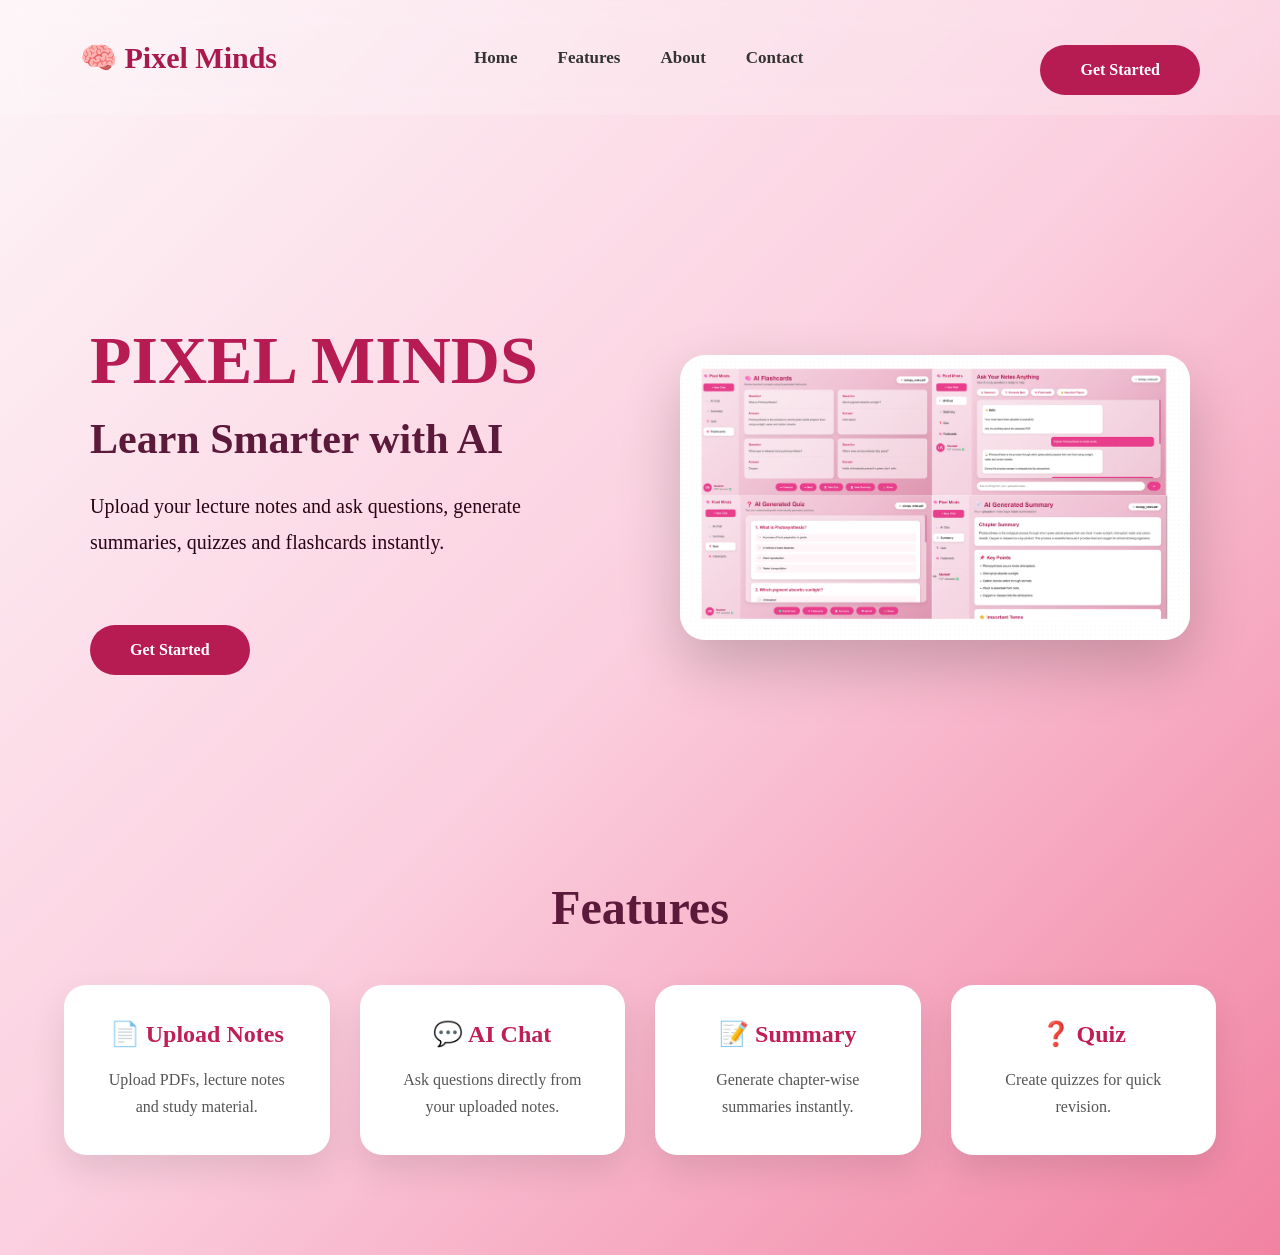
==== frontend/index.html @ 2cf25964 "Added frontend for Pixel Minds" ====
<!DOCTYPE html>
<html lang="en">
<head>
    <meta charset="UTF-8">
    <meta name="viewport" content="width=device-width, initial-scale=1.0">
    <title>StudyMate AI</title>
    <link rel="stylesheet" href="style.css">
</head>

<body>

<nav>

    <div class="logo">
        🧠 Pixel Minds
    </div>

    <ul>

        <li><a href="#"><b>Home</b></a></li>

        <li><a href="#"><b>Features</b></a></li>

        <li><a href="#"><b>About</a></b></li>

        <li><a href="#"><b>Contact</a></li> </b>

    </ul>

    <a href="upload.html" class="btn">
        Get Started </a>
    

</nav>

<section class="hero">

    <div class="left">

        <h1>PIXEL MINDS</h1>

        <h2>Learn Smarter with AI</h2>

        <p>
            Upload your lecture notes and ask questions,
            generate summaries, quizzes and flashcards instantly. 
        </p>

        <a href="upload.html" class="btn">Get Started</a>

    </div>

    <div class="right">

        <img src="images/dashboard.png" alt="dashboard">

    </div>

</section>

<h2 class="section-title">Features</h2>

<div class="cards">

<div class="card">
<h3>📄 Upload Notes</h3>
<p>Upload PDFs, lecture notes and study material.</p>
</div>

<div class="card">
<h3>💬 AI Chat</h3>
<p>Ask questions directly from your uploaded notes.</p>
</div>

<div class="card">
<h3>📝 Summary</h3>
<p>Generate chapter-wise summaries instantly.</p>
</div>

<div class="card">
<h3>❓ Quiz</h3>
<p>Create quizzes for quick revision.</p>
</div>

</div>

</body>
</html>
---- frontend/style.css ----
@import url('https://fonts.googleapis.com/css2?family=Poppins:wght@400;500;600&family=Syne:wght@700;800&display=swap');

*{
    margin:0;
    padding:0;
    box-sizing:border-box;
}

html{
    scroll-behavior:smooth;
}

body{
    font-family:'Playfair Display',serif;
    min-height:100vh;
    background: linear-gradient(
        135deg,
        #fdf5f8 0%,
        #fbcfdf 50%,
        #f182a2 100%
    );
    color:#222;
    overflow-x:hidden;
}


nav{

    width:100%;

    display:flex;

    justify-content:space-between;

    align-items:center;

    padding:20px 80px;

    position:sticky;

    top:0;

    z-index:1000;

    background:rgba(255,255,255,.18);

    backdrop-filter:blur(12px);

}

.logo{

    font-size:30px;

    font-weight:700;

    color:#a81a4c;

}

nav ul{

    display:flex;

    list-style:none;

    gap:40px;

}

nav ul li a{

    text-decoration:none;

    color:#333;

    font-weight:500;

    font-size:17px;

    transition:.3s;

}

nav ul li a:hover{

    color:#d81b60;

}

.login-btn{

    background:#cb1f5b;

    color:white;

    border:none;

    padding:12px 28px;

    border-radius:50px;

    cursor:pointer;

    font-weight:600;

    transition:.3s;

}

.login-btn:hover{

    background:#c2185b;

    transform:translateY(-3px);

}


.hero{

    display:flex;
    justify-content:space-between;
    align-items:center;

    padding:90px 90px;

    gap:80px;

    min-height:85vh;

}

.left{

    flex:1;

}

.left h1{
    font-size:68px;
    color:#b61b52;

    margin-bottom:15px;

}

.left h2{

    font-size:42px;

    color:#5b1a3a;

    margin-bottom:25px;

}

.left p{

    max-width:600px;

    font-size:20px;

    line-height:1.8;

    color:#2a0315;

    margin-bottom:40px;

}

.left button{

    background:#9b2059;

    color:white;

    border:none;

    padding:16px 40px;

    border-radius:50px;

    font-size:18px;

    font-weight:600;
    cursor:pointer;
    transition:.3s;
    box-shadow:0 15px 35px rgba(232,62,140,.35);

}

.left button:hover{

    transform:translateY(-5px);

    background:#920e43;

}

.right{

    flex:1;

    display:flex;

    justify-content:center;

}

.right img{
    width:100%;

    max-width:600px;

    border-radius:25px;

    box-shadow:0 25px 60px rgba(0,0,0,.2);

}

/* ===========================
   FEATURES
=========================== */

.section-title{

    text-align:center;

    font-size:48px;

    color:#5b1a3a;

    margin-bottom:50px;

}

.cards{

    width:90%;

    margin:auto;

    display:grid;

    grid-template-columns:repeat(auto-fit,minmax(250px,1fr));
    gap:30px;

    margin-bottom:100px;

}

.card{

    background:white;

    border-radius:22px;

    padding:35px;

    text-align:center;

    box-shadow:0 15px 35px rgba(0,0,0,.1);

    transition:.35s;

}

.card:hover{

    transform:translateY(-10px);

    box-shadow:0 25px 45px rgba(0,0,0,.18);

}

.card h3{

    font-size:24px;
    color: #c01e57;
    margin-bottom:18px;

}

.card p{

    font-size:16px;

    line-height:1.7;

    color:#555;

}

/* ===========================
   UPLOAD PAGE
=========================== */

.upload-container{

    width:700px;

    margin:70px auto;

    background:white;

    padding:50px;

    border-radius:25px;

    box-shadow:0 20px 45px rgba(0,0,0,.15);

    text-align:center;

}

.upload-container h2{

    margin-bottom:25px;

}

.upload-container input{

    margin:30px 0;

}

/* ===========================
   CHAT PAGE
=========================== */

.chat-container{

    width:85%;

    margin:50px auto;

}

.chat-box{

    height:500px;

    background:white;

    border-radius:25px;

    padding:25px;

    overflow-y:auto;

    box-shadow:0 15px 35px rgba(0,0,0,.15);

    margin-bottom:20px;

}

.message{

    padding:18px;

    margin-bottom:18px;

    border-radius:15px;

    max-width:75%;

}

.user{

    background:#dbeafe;

    margin-left:auto;

}

.ai{

    background:#f3e8ff;

}

.chat-input{

    display:flex;

    gap:15px;

}

.chat-input input{

    flex:1;

    padding:16px;

    border-radius:12px;

    border:1px solid #ccc;

    font-size:16px;

}

.chat-input button{

    width:160px;

}

/* ===========================
   FOOTER
=========================== */

footer{

    padding:40px;

    text-align:center;

    color:#555;

}

@media(max-width:1000px){

.hero{

flex-direction:column;

text-align:center;

padding:60px 30px;

}

.left p{
margin:auto;

}

nav{

padding:20px 30px;

}

nav ul{

display:none;

}

.right img{
max-width:450px;
}
}

/* ===========================
   UPLOAD PAGE
=========================== */

.upload-container{

    width:80%;

    max-width:700px;

    margin:60px auto;

    background:white;

    padding:50px;

    border-radius:25px;

    text-align:center;

    box-shadow:0 20px 45px rgba(0,0,0,.15);

}

.upload-container h1{

    color:#c2185b;

    margin-bottom:15px;

}

.upload-container p{

    color:#555;

    margin-bottom:30px;

}

.upload-box{

    border:3px dashed #c33276;

    border-radius:20px;

    padding:40px;

    background:#fff7fb;

}

.upload-box img{

    margin-bottom:20px;

}

.upload-box h3{

    color:#ad194f;

    margin-bottom:10px;

}

.upload-box input{

    margin-top:15px;

}

#upload-btn{

    margin-top:20px;

    background:#aa2c67;

    color:white;

    border:none;

    padding:15px 35px;

    border-radius:50px;

    cursor:pointer;

    font-size:16px;

    transition:.3s;

}

#upload-btn:hover{

    background:#c2185b;

    transform:translateY(-3px);

}
.btn{

    display:inline-block;

    margin-top:25px;

    background:#b61b52;

    color:white;

    text-decoration:none;

    padding:16px 40px;

    border-radius:50px;

    font-weight:600;

    transition:.3s;

}

.btn:hover{

    background:#a2144d;
    transform:translateY(-3px);
}

.upload-box{
    transition:0.3s ease;
    cursor:pointer;
}

.upload-box:hover{
    transform:translateY(-5px);
    box-shadow:0 15px 35px rgba(232,62,140,0.2);
    border-color:#c2185b;
}

/* ===========================
   INFO CARDS
=========================== */

.info-cards{

    display:flex;

    justify-content:center;

    gap:25px;

    margin-top:50px;

    flex-wrap:wrap;

}

.info-card{

    width:220px;

    background:white;

    padding:25px;

    border-radius:18px;

    text-align:center;

    box-shadow:0 10px 30px rgba(0,0,0,.08);

    transition:0.3s;

}

.info-card:hover{

    transform:translateY(-8px);

    box-shadow:0 18px 40px rgba(232,62,140,.18);

}

.info-card .icon{
    font-size:40px;
    margin-bottom:15px;

}

.info-card h3{

    color:#c71959;

    margin-bottom:10px;

}

.info-card p{
    color:#666;
    font-size:15px;

    line-height:22px;
}


<!--chat page-->

.chat-layout{

display:flex;

gap:30px;

padding:40px;

}

/* LEFT SIDEBAR */

.sidebar{

width:25%;

background:white;

padding:25px;

border-radius:20px;

box-shadow:0 10px 30px rgba(0,0,0,.08);

height:650px;

}

.sidebar h2{

margin-bottom:25px;

color:#a81650;

}

.file-card{

background:#fff4f8;

padding:15px;

border-radius:12px;

margin-bottom:15px;

cursor:pointer;

transition:.3s;

}

.file-card:hover{

background:#ffd8e7;

transform:translateX(5px);

}

.upload-new{

width:100%;

margin-top:25px;

}

/* RIGHT */

.chat-area{

flex:1;

background:white;

border-radius:20px;

padding:30px;

box-shadow:0 10px 30px rgba(0,0,0,.08);

display:flex;

flex-direction:column;

height:650px;

}

.chat-header h2{

color:#c2185b;

margin-bottom:5px;

}

.chat-header p{

color:#777;

margin-bottom:20px;

}

/* QUICK BUTTONS */

.quick-actions{

display:flex;

gap:15px;

margin-bottom:25px;

flex-wrap:wrap;

}

.quick-actions button{

padding:10px 20px;

border-radius:30px;

background:#ffe4ef;

color:#c2185b;

border:none;

cursor:pointer;

font-size:15px;

}

.quick-actions button:hover{

background:#e83e8c;

color:white;

}

/* CHAT */

.chat-box{

flex:1;

overflow-y:auto;

padding-right:10px;

}

.message{

max-width:75%;

padding:18px;

border-radius:18px;

margin-bottom:20px;

line-height:28px;

}

.ai{

background:#fff4f8;

align-self:flex-start;

}

.user{

background:#e83e8c;

color:white;

margin-left:auto;

}

.message strong{

display:block;

margin-bottom:8px;

}

/* INPUT */

.chat-input{

display:flex;

gap:15px;

margin-top:20px;

}

.chat-input input{

flex:1;

padding:16px;

border-radius:30px;

border:1px solid #ddd;

font-size:16px;

outline:none;

}

.chat-input button{

border-radius:30px;

padding:15px 30px;

}
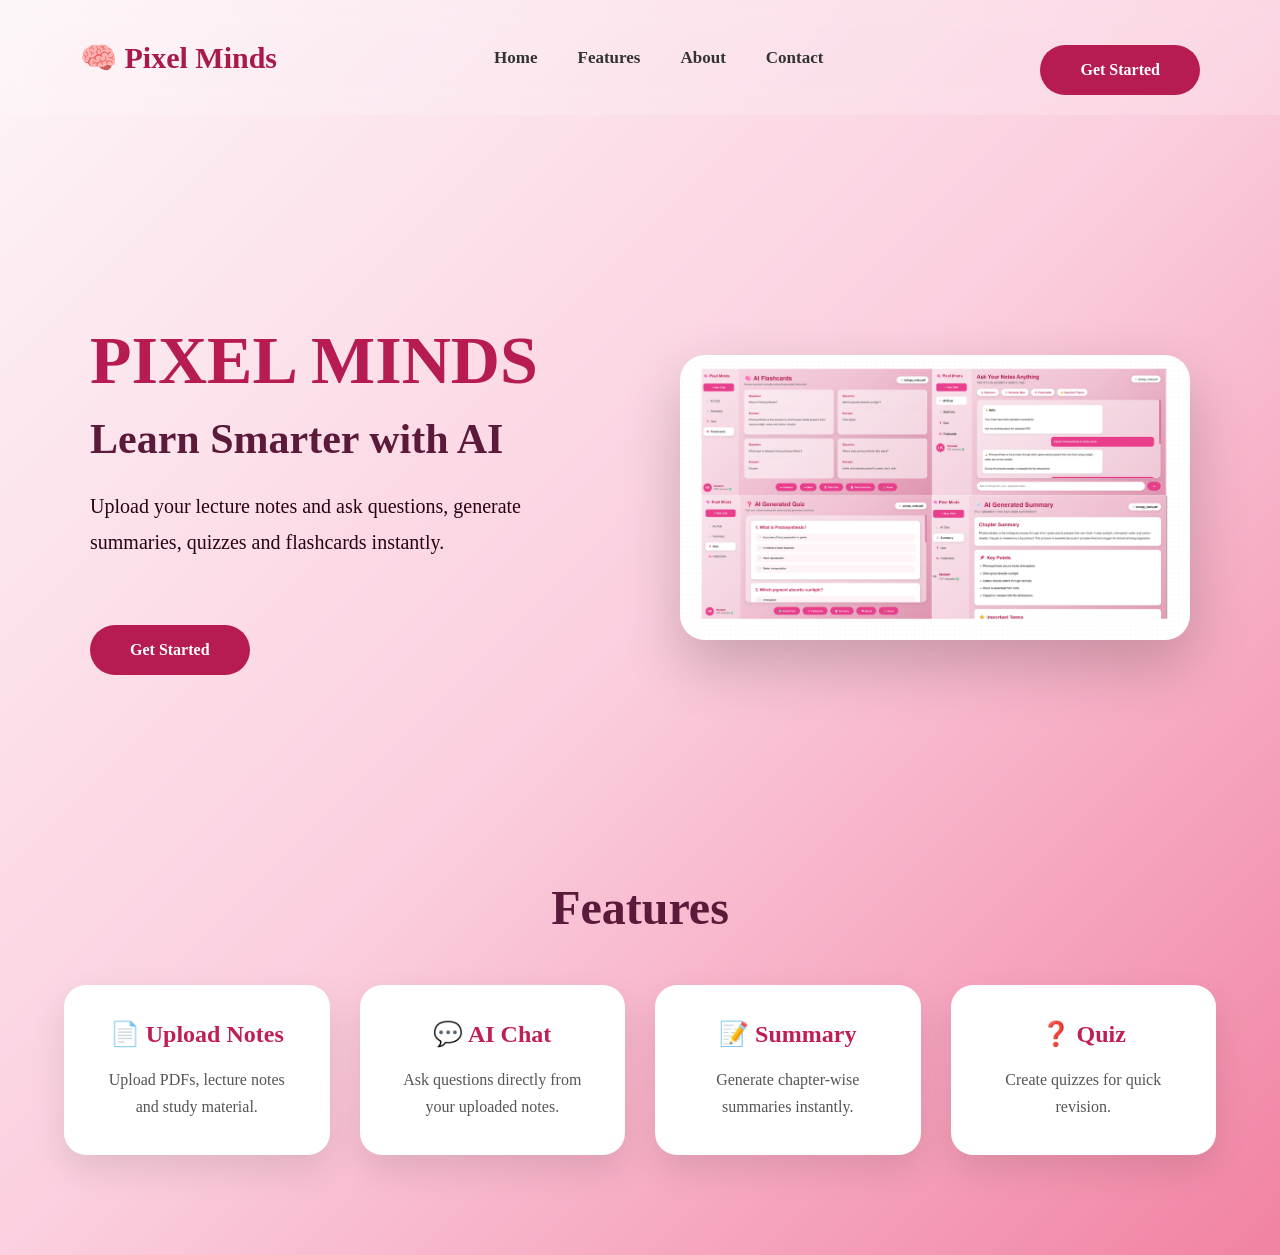
==== commit f05a3ce7: "modified config.js" ====
--- a/frontend/index.html
+++ b/frontend/index.html
@@ -21,9 +21,9 @@
 
         <li><a href="#"><b>Features</b></a></li>
 
-        <li><a href="#"><b>About</a></b></li>
+        <li><a href="#"><b>About</b></a></li>
 
-        <li><a href="#"><b>Contact</a></li> </b>
+        <li><a href="#"><b>Contact</b></a></li> 
 
     </ul>
 
